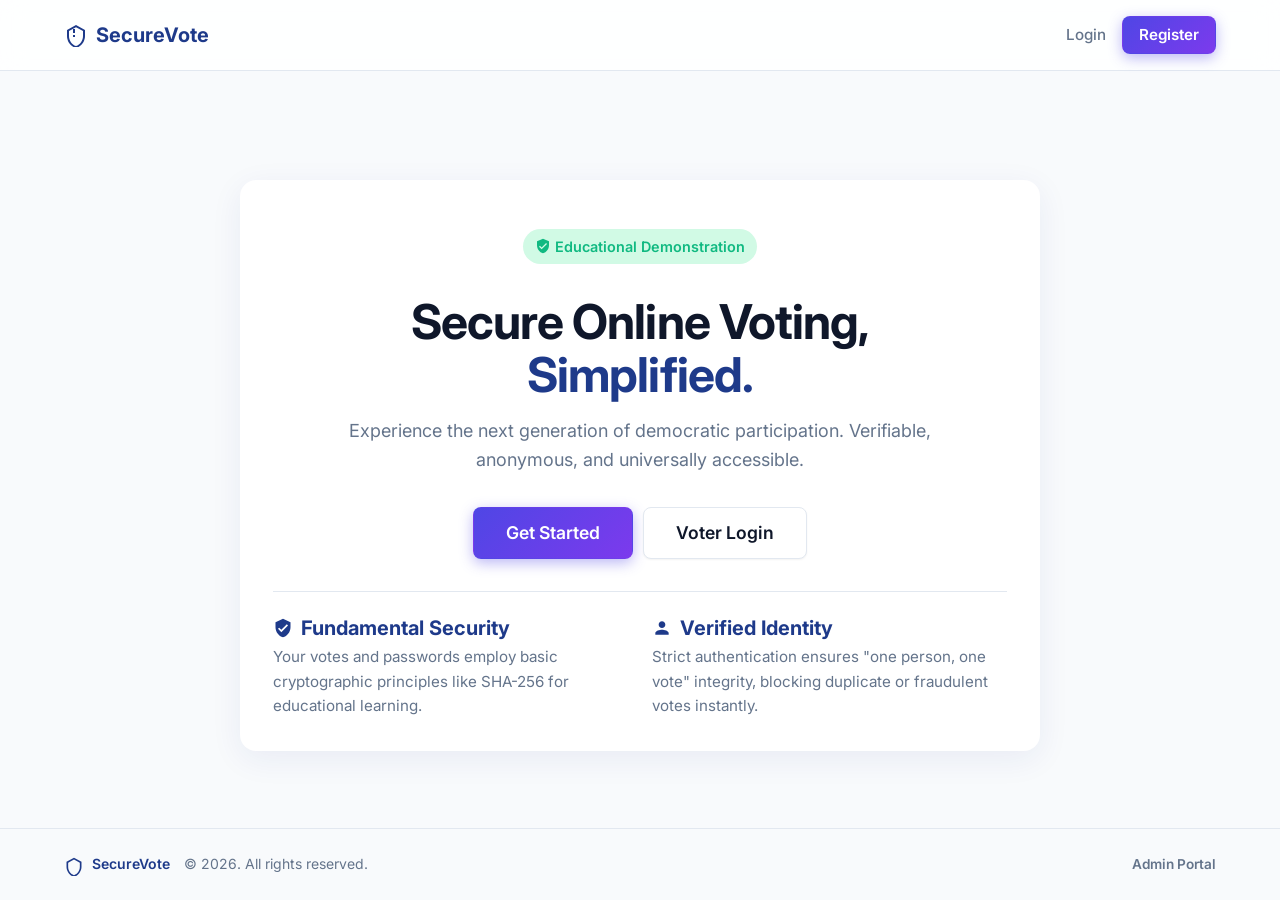
==== frontend/index.html @ 5bcfd354 "feat: build core user frontend interfaces" ====
<!DOCTYPE html>
<html lang="en">
<head>
    <meta charset="UTF-8">
    <meta name="viewport" content="width=device-width, initial-scale=1.0">
    <title>SecureVote - Secure Voting</title>
    <link rel="stylesheet" href="styles.css">
</head>
<body class="fade-in">
    <nav class="navbar">
        <div class="container">
            <a href="index.html" class="navbar-brand">
                <svg viewBox="0 0 24 24"><path d="M12 2L3 7v6c0 5.55 3.84 10.74 9 12 5.16-1.26 9-6.45 9-12V7l-9-5zm0 2.18l7 3.89v4.93c0 4.54-2.77 8.79-7 10.05-4.23-1.26-7-5.51-7-10.05V8.07l7-3.89zM11 14H9v-2h2v2zm0-4H9V6h2v4z" fill="currentColor"/></svg>
                SecureVote
            </a>
            <div class="navbar-nav">
                <a href="login.html" class="nav-link">Login</a>
                <a href="register.html" class="btn btn-primary" style="padding: 0.4rem 1rem">Register</a>
            </div>
        </div>
    </nav>

    <main class="main-content container">
        <div class="card" style="max-width: 800px; text-align: center; margin-top: var(--spacing-8);">
            <div style="margin-bottom: var(--spacing-4);">
                <span class="trust-badge" style="font-size: 0.9rem; padding: 6px 12px; margin-bottom: var(--spacing-4); display: inline-flex;">
                    <svg style="width:16px; height:16px;" viewBox="0 0 24 24"><path d="M12 1L3 5v6c0 5.55 3.84 10.74 9 12 5.16-1.26 9-6.45 9-12V5l-9-4zm-2 16l-4-4 1.41-1.41L10 14.17l6.59-6.59L18 9l-8 8z" fill="currentColor"/></svg>
                    Educational Demonstration
                </span>
            </div>
            <h1 style="font-size: 3rem; margin-bottom: var(--spacing-4); line-height: 1.1;">Secure Online Voting, <br><span style="color: var(--color-primary);">Simplified.</span></h1>
            <p class="subtitle" style="font-size: 1.125rem; max-width: 600px; margin: 0 auto var(--spacing-8) auto;">
                Experience the next generation of democratic participation. Verifiable, anonymous, and universally accessible.
            </p>
            
            <div class="actions" style="margin-top: 0; display:flex; justify-content:center; gap: 10px; flex-wrap:wrap;">
                <a href="register.html" class="btn btn-primary" style="font-size: 1.1rem; padding: 0.75rem 2rem;">Get Started</a>
                <a href="login.html" class="btn btn-secondary" style="font-size: 1.1rem; padding: 0.75rem 2rem;">Voter Login</a>
            </div>
            
            <div style="margin-top: var(--spacing-8); padding-top: var(--spacing-6); border-top: 1px solid var(--color-border); text-align: left;" class="grid-2">
                <div>
                    <h3 style="color: var(--color-primary); display: flex; align-items: center; gap: 8px;">
                        <svg style="width: 20px;" viewBox="0 0 24 24" fill="currentColor"><path d="M12 1L3 5v6c0 5.55 3.84 10.74 9 12 5.16-1.26 9-6.45 9-12V5l-9-4zm-2 16l-4-4 1.41-1.41L10 14.17l6.59-6.59L18 9l-8 8z"/></svg>
                        Fundamental Security
                    </h3>
                    <p style="color: var(--color-text-muted); font-size: 0.95rem; margin-top:5px;">Your votes and passwords employ basic cryptographic principles like SHA-256 for educational learning.</p>
                </div>
                <div>
                    <h3 style="color: var(--color-primary); display: flex; align-items: center; gap: 8px;">
                        <svg style="width: 20px;" viewBox="0 0 24 24" fill="currentColor"><path d="M12 12c2.21 0 4-1.79 4-4s-1.79-4-4-4-4 1.79-4 4 1.79 4 4 4zm0 2c-2.67 0-8 1.34-8 4v2h16v-2c0-2.66-5.33-4-8-4z"/></svg>
                        Verified Identity
                    </h3>
                    <p style="color: var(--color-text-muted); font-size: 0.95rem; margin-top:5px;">Strict authentication ensures "one person, one vote" integrity, blocking duplicate or fraudulent votes instantly.</p>
                </div>
            </div>
        </div>
    </main>

    <footer>
        <div class="container">
            <div>
                <svg viewBox="0 0 24 24" style="width: 20px; height: 20px; fill: var(--color-primary); vertical-align: middle;"><path d="M12 2L3 7v6c0 5.55 3.84 10.74 9 12 5.16-1.26 9-6.45 9-12V7l-9-5zm0 2.18l7 3.89v4.93c0 4.54-2.77 8.79-7 10.05-4.23-1.26-7-5.51-7-10.05V8.07l7-3.89z"/></svg>
                <span style="font-weight: 600; color: var(--color-primary); margin-left: 4px;">SecureVote</span>
                <span style="margin-left: 10px;">&copy; 2026. All rights reserved.</span>
            </div>
            <div>
                <a href="admin-login.html" class="nav-link" style="font-size: 0.85rem; font-weight: 600;">Admin Portal</a>
            </div>
        </div>
    </footer>
</body>
</html>
---- frontend/styles.css ----
@import url('https://fonts.googleapis.com/css2?family=Inter:wght@300;400;500;600;700&display=swap');

:root {
    --color-primary: #1E3A8A; 
    --color-primary-light: #3B82F6;
    --color-primary-dark: #1E40AF;
    --color-secondary-start: #4F46E5; 
    --color-secondary-end: #7C3AED; 
    --color-background: #F8FAFC; 
    --color-surface-light: #FFFFFF;
    --color-surface: #FFFFFF;
    --color-text-main: #0F172A; 
    --color-text-muted: #64748B;
    --color-success: #10B981;
    --color-success-bg: #D1FAE5;
    --color-error: #EF4444;
    --color-error-bg: #FEE2E2;
    --color-border: #E2E8F0;

    --spacing-1: 0.25rem;
    --spacing-2: 0.5rem;
    --spacing-3: 0.75rem;
    --spacing-4: 1rem;
    --spacing-6: 1.5rem;
    --spacing-8: 2rem;
    --spacing-12: 3rem;

    --shadow-sm: 0 1px 2px 0 rgba(0, 0, 0, 0.05);
    --shadow-md: 0 4px 6px -1px rgba(0, 0, 0, 0.1), 0 2px 4px -1px rgba(0, 0, 0, 0.06);
    --shadow-lg: 0 10px 15px -3px rgba(0, 0, 0, 0.1), 0 4px 6px -2px rgba(0, 0, 0, 0.05);
    --shadow-glass: 0 8px 32px 0 rgba(31, 38, 135, 0.07);

    --radius-sm: 6px;
    --radius-md: 8px;
    --radius-lg: 12px;
    --radius-xl: 16px;

    --transition-fast: 150ms cubic-bezier(0.4, 0, 0.2, 1);
    --transition-normal: 250ms cubic-bezier(0.4, 0, 0.2, 1);
}

* {
    margin: 0;
    padding: 0;
    box-sizing: border-box;
    font-family: 'Inter', sans-serif;
}

body {
    background-color: var(--color-background);
    color: var(--color-text-main);
    line-height: 1.6;
    min-height: 100vh;
    display: flex;
    flex-direction: column;
    -webkit-font-smoothing: antialiased;
}

.container {
    max-width: 1200px;
    margin: 0 auto;
    padding: 0 var(--spacing-6);
    width: 100%;
}

.main-content {
    flex: 1;
    display: flex;
    flex-direction: column;
    align-items: center;
    justify-content: center;
    padding: var(--spacing-12) 0;
}

.navbar {
    background: rgba(255, 255, 255, 0.85);
    backdrop-filter: blur(12px);
    -webkit-backdrop-filter: blur(12px);
    border-bottom: 1px solid var(--color-border);
    position: sticky;
    top: 0;
    z-index: 50;
    width: 100%;
}

.navbar .container {
    display: flex;
    justify-content: space-between;
    align-items: center;
    height: 70px;
}

.navbar-brand {
    font-size: 1.25rem;
    font-weight: 700;
    color: var(--color-primary);
    text-decoration: none;
    display: flex;
    align-items: center;
    gap: var(--spacing-2);
}

.navbar-brand svg {
    width: 24px;
    height: 24px;
    fill: var(--color-primary);
}

.navbar-nav {
    display: flex;
    gap: var(--spacing-4);
    align-items: center;
}

.nav-link {
    color: var(--color-text-muted);
    font-size: 0.95rem;
    font-weight: 500;
    text-decoration: none;
    transition: color var(--transition-fast);
}

.nav-link:hover {
    color: var(--color-primary);
}

h1, h2, h3, h4, h5, h6 {
    color: var(--color-text-main);
    font-weight: 700;
    line-height: 1.2;
}

h1 { font-size: 2.25rem; letter-spacing: -0.02em; }
h2 { font-size: 1.5rem; letter-spacing: -0.01em; }
h3 { font-size: 1.25rem; }

.subtitle {
    font-size: 1rem;
    color: var(--color-text-muted);
    margin-top: var(--spacing-2);
}

.card {
    background-color: var(--color-surface);
    border-radius: var(--radius-xl);
    padding: var(--spacing-8);
    box-shadow: var(--shadow-glass);
    border: 1px solid rgba(255, 255, 255, 0.5);
    width: 100%;
}

.auth-card {
    max-width: 440px;
    width: 100%;
    margin: 0 auto;
    text-align: center;
}

.auth-header {
    margin-bottom: var(--spacing-8);
}

.auth-header h1 {
    font-size: 1.75rem;
    margin-bottom: var(--spacing-2);
}

.btn {
    display: inline-flex;
    align-items: center;
    justify-content: center;
    gap: var(--spacing-2);
    padding: 0.625rem 1.25rem;
    border-radius: var(--radius-md);
    font-weight: 600;
    font-size: 0.95rem;
    text-decoration: none;
    transition: all var(--transition-normal);
    border: transparent 1px solid;
    cursor: pointer;
    line-height: 1.5;
}

.btn-primary {
    background: linear-gradient(135deg, var(--color-secondary-start), var(--color-secondary-end));
    color: white;
    box-shadow: 0 4px 14px 0 rgba(79, 70, 229, 0.39);
}

.btn-primary:hover {
    transform: translateY(-1px);
    box-shadow: 0 6px 20px rgba(79, 70, 229, 0.23);
    opacity: 0.95;
}

.btn-secondary {
    background-color: white;
    color: var(--color-text-main);
    border-color: var(--color-border);
    box-shadow: var(--shadow-sm);
}

.btn-secondary:hover {
    background-color: var(--color-background);
    border-color: #cbd5e1;
}

.btn-admin {
    background-color: var(--color-text-main);
    color: white;
}

.btn-admin:hover {
    background-color: #1e293b;
    transform: translateY(-1px);
}

.btn-danger {
    background-color: var(--color-error);
    color: white;
}
.btn-danger:hover {
    background-color: #dc2626;
}

.btn-block {
    width: 100%;
}

.btn:disabled {
    opacity: 0.6;
    cursor: not-allowed;
    transform: none;
    box-shadow: none;
}

.form-group {
    margin-bottom: var(--spacing-4);
    text-align: left;
    position: relative;
}

.form-group label {
    display: block;
    margin-bottom: var(--spacing-1);
    color: var(--color-text-main);
    font-size: 0.875rem;
    font-weight: 500;
}

.form-control {
    width: 100%;
    padding: 0.75rem 1rem;
    border-radius: var(--radius-md);
    border: 1px solid var(--color-border);
    background-color: white;
    color: var(--color-text-main);
    font-size: 1rem;
    transition: border-color var(--transition-fast), box-shadow var(--transition-fast);
}

.form-control:focus {
    outline: none;
    border-color: var(--color-secondary-start);
    box-shadow: 0 0 0 3px rgba(79, 70, 229, 0.15);
}

.form-actions {
    margin-top: var(--spacing-6);
    display: flex;
    flex-direction: column;
    gap: var(--spacing-3);
}

.alert {
    padding: 1rem;
    border-radius: var(--radius-md);
    margin-bottom: var(--spacing-4);
    font-size: 0.875rem;
    font-weight: 500;
    display: flex;
    align-items: center;
    gap: var(--spacing-2);
}

.alert-error {
    background-color: var(--color-error-bg);
    color: var(--color-error);
    border: 1px solid #fecaca;
}

.alert-success {
    background-color: var(--color-success-bg);
    color: #059669;
    border: 1px solid #a7f3d0;
}

.loading {
    display: flex;
    align-items: center;
    justify-content: center;
    gap: var(--spacing-2);
    color: var(--color-text-muted);
    font-weight: 500;
    padding: var(--spacing-4);
}

.spinner {
    width: 20px;
    height: 20px;
    border: 2px solid var(--color-border);
    border-top-color: var(--color-secondary-start);
    border-radius: 50%;
    animation: spin 1s linear infinite;
}

@keyframes spin {
    to { transform: rotate(360deg); }
}

footer {
    padding: var(--spacing-6) 0;
    text-align: center;
    color: var(--color-text-muted);
    font-size: 0.875rem;
    margin-top: auto;
    border-top: 1px solid var(--color-border);
}

footer .container {
    display: flex;
    justify-content: space-between;
    align-items: center;
    flex-wrap: wrap;
    gap: var(--spacing-4);
}

.trust-badge {
    display: inline-flex;
    align-items: center;
    gap: var(--spacing-1);
    color: var(--color-success);
    font-size: 0.8rem;
    font-weight: 600;
    margin-top: var(--spacing-4);
    background: var(--color-success-bg);
    padding: 4px 10px;
    border-radius: 20px;
}

.fade-in {
    animation: fadeIn var(--transition-normal);
}

@keyframes fadeIn {
    from { opacity: 0; transform: translateY(10px); }
    to { opacity: 1; transform: translateY(0); }
}

.grid-2 { display: grid; grid-template-columns: repeat(2, 1fr); gap: var(--spacing-6); }
.grid-3 { display: grid; grid-template-columns: repeat(auto-fill, minmax(300px, 1fr)); gap: var(--spacing-6); }

@media (max-width: 768px) {
    .container { padding: 0 var(--spacing-4); }
    .card { padding: var(--spacing-6); }
    .grid-2 { grid-template-columns: 1fr; }
    footer .container { flex-direction: column; text-align: center; justify-content: center; }
}
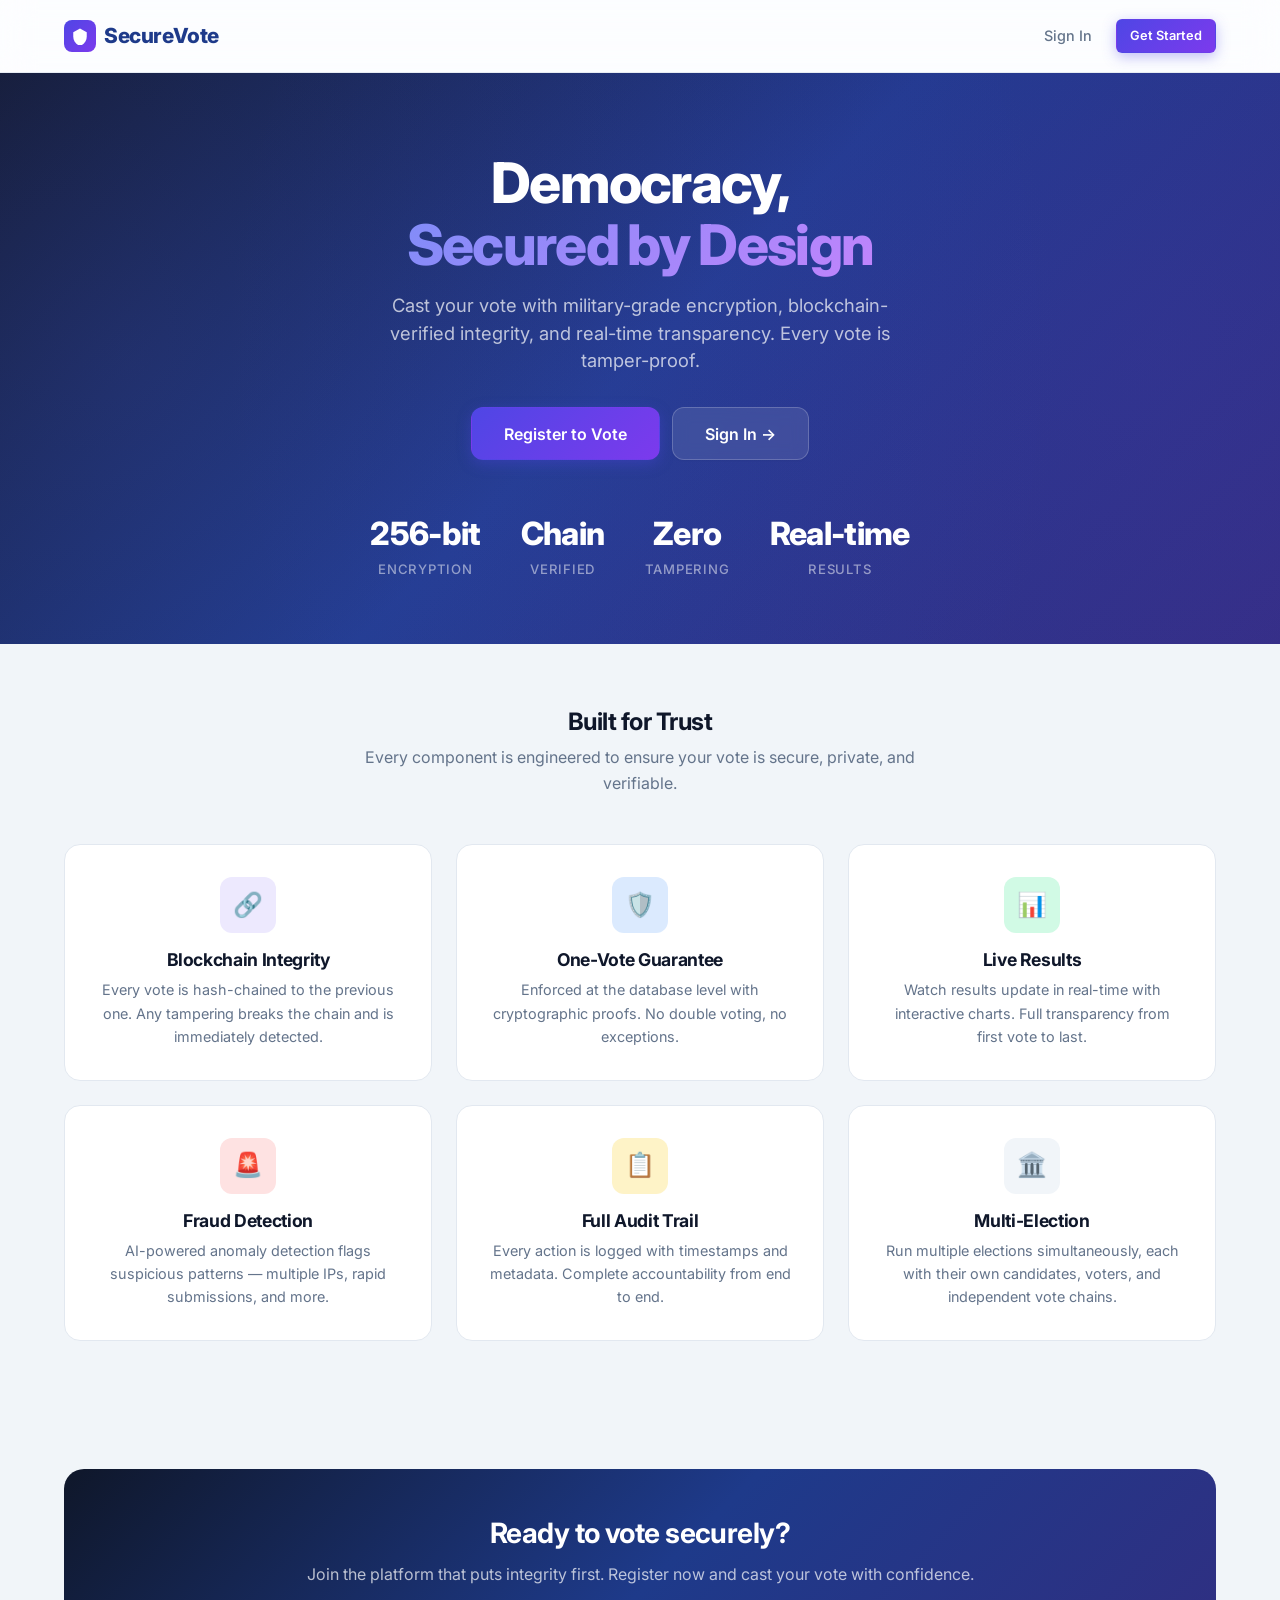
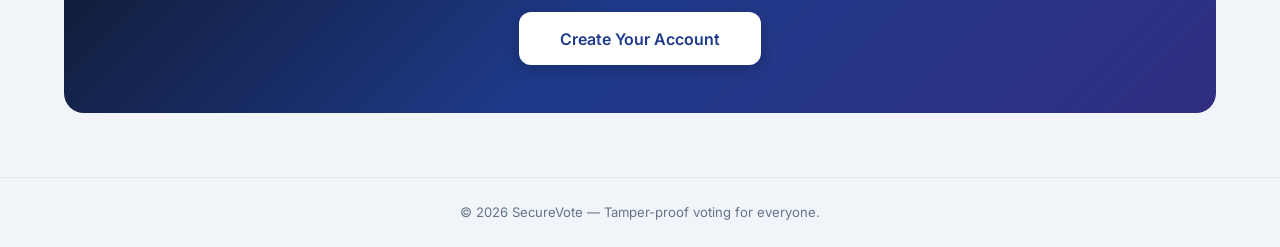
==== commit acabb2f9: "feat: redesign frontend with modern UI and design system" ====
--- a/frontend/index.html
+++ b/frontend/index.html
@@ -3,71 +3,297 @@
 <head>
     <meta charset="UTF-8">
     <meta name="viewport" content="width=device-width, initial-scale=1.0">
-    <title>SecureVote - Secure Voting</title>
+    <title>SecureVote — Secure Online Voting Platform</title>
+    <meta name="description" content="A tamper-resistant, blockchain-secured online voting platform. Cast your vote with confidence.">
     <link rel="stylesheet" href="styles.css">
+    <style>
+        .hero {
+            background: var(--gradient-hero);
+            color: white;
+            padding: var(--spacing-20) 0 var(--spacing-16);
+            text-align: center;
+            position: relative;
+            overflow: hidden;
+        }
+        .hero::before {
+            content: '';
+            position: absolute;
+            top: -50%;
+            left: -50%;
+            width: 200%;
+            height: 200%;
+            background: radial-gradient(circle at 30% 50%, rgba(99, 102, 241, 0.15) 0%, transparent 50%),
+                        radial-gradient(circle at 70% 50%, rgba(124, 58, 237, 0.1) 0%, transparent 50%);
+            animation: heroGlow 8s ease-in-out infinite alternate;
+        }
+        @keyframes heroGlow {
+            0% { transform: translate(0, 0); }
+            100% { transform: translate(-3%, 3%); }
+        }
+        .hero .container { position: relative; z-index: 1; }
+        .hero h1 {
+            font-size: 3.5rem;
+            font-weight: 800;
+            color: white;
+            margin-bottom: var(--spacing-4);
+            letter-spacing: -0.03em;
+            line-height: 1.1;
+        }
+        .hero h1 span {
+            background: linear-gradient(135deg, #818CF8, #C084FC);
+            -webkit-background-clip: text;
+            -webkit-text-fill-color: transparent;
+            background-clip: text;
+        }
+        .hero .subtitle {
+            color: rgba(255,255,255,0.7);
+            font-size: 1.15rem;
+            max-width: 560px;
+            margin: 0 auto var(--spacing-8);
+        }
+        .hero-actions {
+            display: flex;
+            gap: var(--spacing-3);
+            justify-content: center;
+            flex-wrap: wrap;
+        }
+        .hero-actions .btn {
+            padding: 0.85rem 2rem;
+            font-size: 1rem;
+            border-radius: var(--radius-lg);
+        }
+        .hero-actions .btn-secondary {
+            background: rgba(255,255,255,0.1);
+            color: white;
+            border-color: rgba(255,255,255,0.2);
+            backdrop-filter: blur(8px);
+        }
+        .hero-actions .btn-secondary:hover {
+            background: rgba(255,255,255,0.18);
+        }
+        .hero-stats {
+            display: flex;
+            justify-content: center;
+            gap: var(--spacing-10);
+            margin-top: var(--spacing-12);
+            flex-wrap: wrap;
+        }
+        .hero-stat {
+            text-align: center;
+        }
+        .hero-stat .stat-val {
+            font-size: 2rem;
+            font-weight: 800;
+            color: white;
+            letter-spacing: -0.02em;
+        }
+        .hero-stat .stat-lbl {
+            font-size: 0.82rem;
+            color: rgba(255,255,255,0.5);
+            font-weight: 500;
+            text-transform: uppercase;
+            letter-spacing: 0.06em;
+        }
+
+        .features {
+            padding: var(--spacing-16) 0;
+        }
+        .features-header {
+            text-align: center;
+            margin-bottom: var(--spacing-12);
+        }
+        .features-header p {
+            color: var(--color-text-muted);
+            max-width: 560px;
+            margin: var(--spacing-2) auto 0;
+        }
+        .feature-card {
+            background: var(--color-surface);
+            border: 1px solid var(--color-border);
+            border-radius: var(--radius-xl);
+            padding: var(--spacing-8);
+            text-align: center;
+            transition: all var(--transition-normal);
+        }
+        .feature-card:hover {
+            transform: translateY(-4px);
+            box-shadow: var(--shadow-lg);
+            border-color: rgba(99, 102, 241, 0.2);
+        }
+        .feature-icon {
+            width: 56px;
+            height: 56px;
+            border-radius: var(--radius-lg);
+            display: flex;
+            align-items: center;
+            justify-content: center;
+            margin: 0 auto var(--spacing-4);
+            font-size: 1.5rem;
+        }
+        .feature-card h3 {
+            margin-bottom: var(--spacing-2);
+            font-size: 1.1rem;
+        }
+        .feature-card p {
+            color: var(--color-text-muted);
+            font-size: 0.9rem;
+        }
+
+        .cta-section {
+            padding: var(--spacing-16) 0;
+            text-align: center;
+        }
+        .cta-card {
+            background: var(--gradient-hero);
+            color: white;
+            border-radius: var(--radius-2xl);
+            padding: var(--spacing-12) var(--spacing-8);
+            position: relative;
+            overflow: hidden;
+        }
+        .cta-card h2 {
+            color: white;
+            font-size: 1.75rem;
+            margin-bottom: var(--spacing-3);
+        }
+        .cta-card p {
+            color: rgba(255,255,255,0.7);
+            margin-bottom: var(--spacing-6);
+        }
+        .cta-card .btn-primary {
+            background: white;
+            color: var(--color-primary);
+            box-shadow: 0 4px 14px rgba(0,0,0,0.2);
+        }
+
+        @media (max-width: 768px) {
+            .hero h1 { font-size: 2.25rem; }
+            .hero-stats { gap: var(--spacing-6); }
+        }
+    </style>
 </head>
-<body class="fade-in">
+<body>
     <nav class="navbar">
         <div class="container">
             <a href="index.html" class="navbar-brand">
-                <svg viewBox="0 0 24 24"><path d="M12 2L3 7v6c0 5.55 3.84 10.74 9 12 5.16-1.26 9-6.45 9-12V7l-9-5zm0 2.18l7 3.89v4.93c0 4.54-2.77 8.79-7 10.05-4.23-1.26-7-5.51-7-10.05V8.07l7-3.89zM11 14H9v-2h2v2zm0-4H9V6h2v4z" fill="currentColor"/></svg>
+                <div class="brand-icon">
+                    <svg viewBox="0 0 24 24"><path d="M12 2L3 7v6c0 5.55 3.84 10.74 9 12 5.16-1.26 9-6.45 9-12V7l-9-5z"/></svg>
+                </div>
                 SecureVote
             </a>
-            <div class="navbar-nav">
-                <a href="login.html" class="nav-link">Login</a>
-                <a href="register.html" class="btn btn-primary" style="padding: 0.4rem 1rem">Register</a>
+            <div class="navbar-nav" id="nav-links">
+                <a href="login.html" class="nav-link">Sign In</a>
+                <a href="register.html" class="btn btn-primary btn-sm">Get Started</a>
             </div>
         </div>
     </nav>
 
-    <main class="main-content container">
-        <div class="card" style="max-width: 800px; text-align: center; margin-top: var(--spacing-8);">
-            <div style="margin-bottom: var(--spacing-4);">
-                <span class="trust-badge" style="font-size: 0.9rem; padding: 6px 12px; margin-bottom: var(--spacing-4); display: inline-flex;">
-                    <svg style="width:16px; height:16px;" viewBox="0 0 24 24"><path d="M12 1L3 5v6c0 5.55 3.84 10.74 9 12 5.16-1.26 9-6.45 9-12V5l-9-4zm-2 16l-4-4 1.41-1.41L10 14.17l6.59-6.59L18 9l-8 8z" fill="currentColor"/></svg>
-                    Educational Demonstration
-                </span>
-            </div>
-            <h1 style="font-size: 3rem; margin-bottom: var(--spacing-4); line-height: 1.1;">Secure Online Voting, <br><span style="color: var(--color-primary);">Simplified.</span></h1>
-            <p class="subtitle" style="font-size: 1.125rem; max-width: 600px; margin: 0 auto var(--spacing-8) auto;">
-                Experience the next generation of democratic participation. Verifiable, anonymous, and universally accessible.
+    <section class="hero">
+        <div class="container">
+            <h1 class="fade-in">Democracy,<br><span>Secured by Design</span></h1>
+            <p class="subtitle fade-in stagger-1">
+                Cast your vote with military-grade encryption, blockchain-verified integrity, and real-time transparency. Every vote is tamper-proof.
             </p>
-            
-            <div class="actions" style="margin-top: 0; display:flex; justify-content:center; gap: 10px; flex-wrap:wrap;">
-                <a href="register.html" class="btn btn-primary" style="font-size: 1.1rem; padding: 0.75rem 2rem;">Get Started</a>
-                <a href="login.html" class="btn btn-secondary" style="font-size: 1.1rem; padding: 0.75rem 2rem;">Voter Login</a>
-            </div>
-            
-            <div style="margin-top: var(--spacing-8); padding-top: var(--spacing-6); border-top: 1px solid var(--color-border); text-align: left;" class="grid-2">
-                <div>
-                    <h3 style="color: var(--color-primary); display: flex; align-items: center; gap: 8px;">
-                        <svg style="width: 20px;" viewBox="0 0 24 24" fill="currentColor"><path d="M12 1L3 5v6c0 5.55 3.84 10.74 9 12 5.16-1.26 9-6.45 9-12V5l-9-4zm-2 16l-4-4 1.41-1.41L10 14.17l6.59-6.59L18 9l-8 8z"/></svg>
-                        Fundamental Security
-                    </h3>
-                    <p style="color: var(--color-text-muted); font-size: 0.95rem; margin-top:5px;">Your votes and passwords employ basic cryptographic principles like SHA-256 for educational learning.</p>
-                </div>
-                <div>
-                    <h3 style="color: var(--color-primary); display: flex; align-items: center; gap: 8px;">
-                        <svg style="width: 20px;" viewBox="0 0 24 24" fill="currentColor"><path d="M12 12c2.21 0 4-1.79 4-4s-1.79-4-4-4-4 1.79-4 4 1.79 4 4 4zm0 2c-2.67 0-8 1.34-8 4v2h16v-2c0-2.66-5.33-4-8-4z"/></svg>
-                        Verified Identity
-                    </h3>
-                    <p style="color: var(--color-text-muted); font-size: 0.95rem; margin-top:5px;">Strict authentication ensures "one person, one vote" integrity, blocking duplicate or fraudulent votes instantly.</p>
-                </div>
-            </div>
-        </div>
-    </main>
+            <div class="hero-actions fade-in stagger-2">
+                <a href="register.html" class="btn btn-primary">Register to Vote</a>
+                <a href="login.html" class="btn btn-secondary">Sign In →</a>
+            </div>
+            <div class="hero-stats fade-in stagger-3">
+                <div class="hero-stat">
+                    <div class="stat-val">256-bit</div>
+                    <div class="stat-lbl">Encryption</div>
+                </div>
+                <div class="hero-stat">
+                    <div class="stat-val">Chain</div>
+                    <div class="stat-lbl">Verified</div>
+                </div>
+                <div class="hero-stat">
+                    <div class="stat-val">Zero</div>
+                    <div class="stat-lbl">Tampering</div>
+                </div>
+                <div class="hero-stat">
+                    <div class="stat-val">Real-time</div>
+                    <div class="stat-lbl">Results</div>
+                </div>
+            </div>
+        </div>
+    </section>
+
+    <section class="features">
+        <div class="container">
+            <div class="features-header">
+                <h2>Built for Trust</h2>
+                <p>Every component is engineered to ensure your vote is secure, private, and verifiable.</p>
+            </div>
+            <div class="grid-3">
+                <div class="feature-card fade-in">
+                    <div class="feature-icon" style="background: #EDE9FE;">🔗</div>
+                    <h3>Blockchain Integrity</h3>
+                    <p>Every vote is hash-chained to the previous one. Any tampering breaks the chain and is immediately detected.</p>
+                </div>
+                <div class="feature-card fade-in stagger-1">
+                    <div class="feature-icon" style="background: #DBEAFE;">🛡️</div>
+                    <h3>One-Vote Guarantee</h3>
+                    <p>Enforced at the database level with cryptographic proofs. No double voting, no exceptions.</p>
+                </div>
+                <div class="feature-card fade-in stagger-2">
+                    <div class="feature-icon" style="background: #D1FAE5;">📊</div>
+                    <h3>Live Results</h3>
+                    <p>Watch results update in real-time with interactive charts. Full transparency from first vote to last.</p>
+                </div>
+                <div class="feature-card fade-in stagger-1">
+                    <div class="feature-icon" style="background: #FEE2E2;">🚨</div>
+                    <h3>Fraud Detection</h3>
+                    <p>AI-powered anomaly detection flags suspicious patterns — multiple IPs, rapid submissions, and more.</p>
+                </div>
+                <div class="feature-card fade-in stagger-2">
+                    <div class="feature-icon" style="background: #FEF3C7;">📋</div>
+                    <h3>Full Audit Trail</h3>
+                    <p>Every action is logged with timestamps and metadata. Complete accountability from end to end.</p>
+                </div>
+                <div class="feature-card fade-in stagger-3">
+                    <div class="feature-icon" style="background: #F1F5F9;">🏛️</div>
+                    <h3>Multi-Election</h3>
+                    <p>Run multiple elections simultaneously, each with their own candidates, voters, and independent vote chains.</p>
+                </div>
+            </div>
+        </div>
+    </section>
+
+    <section class="cta-section">
+        <div class="container">
+            <div class="cta-card">
+                <h2>Ready to vote securely?</h2>
+                <p>Join the platform that puts integrity first. Register now and cast your vote with confidence.</p>
+                <a href="register.html" class="btn btn-primary" style="padding: 0.85rem 2.5rem; font-size: 1rem; border-radius: 12px;">Create Your Account</a>
+            </div>
+        </div>
+    </section>
 
     <footer>
         <div class="container">
-            <div>
-                <svg viewBox="0 0 24 24" style="width: 20px; height: 20px; fill: var(--color-primary); vertical-align: middle;"><path d="M12 2L3 7v6c0 5.55 3.84 10.74 9 12 5.16-1.26 9-6.45 9-12V7l-9-5zm0 2.18l7 3.89v4.93c0 4.54-2.77 8.79-7 10.05-4.23-1.26-7-5.51-7-10.05V8.07l7-3.89z"/></svg>
-                <span style="font-weight: 600; color: var(--color-primary); margin-left: 4px;">SecureVote</span>
-                <span style="margin-left: 10px;">&copy; 2026. All rights reserved.</span>
-            </div>
-            <div>
-                <a href="admin-login.html" class="nav-link" style="font-size: 0.85rem; font-weight: 600;">Admin Portal</a>
-            </div>
+            <span>&copy; 2026 SecureVote — Tamper-proof voting for everyone.</span>
         </div>
     </footer>
+
+    <script src="components/auth.js"></script>
+    <script>
+        
+        if (Auth.isAuthenticated()) {
+            const user = Auth.getUser();
+            const navLinks = document.getElementById('nav-links');
+            if (user && user.role === 'admin') {
+                navLinks.innerHTML = `
+                    <a href="admin-dashboard.html" class="nav-link">Dashboard</a>
+                    <button onclick="Auth.logout()" class="btn btn-secondary btn-sm">Sign Out</button>
+                `;
+            } else {
+                navLinks.innerHTML = `
+                    <a href="dashboard.html" class="nav-link">Dashboard</a>
+                    <button onclick="Auth.logout()" class="btn btn-secondary btn-sm">Sign Out</button>
+                `;
+            }
+        }
+    </script>
 </body>
 </html>
--- a/frontend/styles.css
+++ b/frontend/styles.css
@@ -1,60 +1,80 @@
-@import url('https://fonts.googleapis.com/css2?family=Inter:wght@300;400;500;600;700&display=swap');
+@import url('https://fonts.googleapis.com/css2?family=Inter:wght@300;400;500;600;700;800&display=swap');
+
+
 
 :root {
-    --color-primary: #1E3A8A; 
+    --color-primary: #1E3A8A;
     --color-primary-light: #3B82F6;
     --color-primary-dark: #1E40AF;
-    --color-secondary-start: #4F46E5; 
-    --color-secondary-end: #7C3AED; 
-    --color-background: #F8FAFC; 
-    --color-surface-light: #FFFFFF;
+    --color-secondary-start: #4F46E5;
+    --color-secondary-end: #7C3AED;
+    --color-accent: #6366F1;
+
+    --color-background: #F1F5F9;
     --color-surface: #FFFFFF;
-    --color-text-main: #0F172A; 
+    --color-surface-alt: #F8FAFC;
+
+    --color-text-main: #0F172A;
+    --color-text-secondary: #334155;
     --color-text-muted: #64748B;
+    --color-text-light: #94A3B8;
+
     --color-success: #10B981;
     --color-success-bg: #D1FAE5;
     --color-error: #EF4444;
     --color-error-bg: #FEE2E2;
+    --color-warning: #F59E0B;
+    --color-warning-bg: #FEF3C7;
+    --color-info: #3B82F6;
+    --color-info-bg: #DBEAFE;
+
     --color-border: #E2E8F0;
-
-    --spacing-1: 0.25rem;
-    --spacing-2: 0.5rem;
-    --spacing-3: 0.75rem;
-    --spacing-4: 1rem;
-    --spacing-6: 1.5rem;
-    --spacing-8: 2rem;
-    --spacing-12: 3rem;
-
-    --shadow-sm: 0 1px 2px 0 rgba(0, 0, 0, 0.05);
-    --shadow-md: 0 4px 6px -1px rgba(0, 0, 0, 0.1), 0 2px 4px -1px rgba(0, 0, 0, 0.06);
-    --shadow-lg: 0 10px 15px -3px rgba(0, 0, 0, 0.1), 0 4px 6px -2px rgba(0, 0, 0, 0.05);
-    --shadow-glass: 0 8px 32px 0 rgba(31, 38, 135, 0.07);
-
-    --radius-sm: 6px;
-    --radius-md: 8px;
-    --radius-lg: 12px;
-    --radius-xl: 16px;
+    --color-border-light: #F1F5F9;
+
+    --gradient-primary: linear-gradient(135deg, #4F46E5 0%, #7C3AED 100%);
+    --gradient-hero: linear-gradient(135deg, #0F172A 0%, #1E3A8A 50%, #312E81 100%);
+    --gradient-card: linear-gradient(135deg, rgba(79, 70, 229, 0.05) 0%, rgba(124, 58, 237, 0.05) 100%);
+
+    --spacing-1: 0.25rem; --spacing-2: 0.5rem; --spacing-3: 0.75rem;
+    --spacing-4: 1rem; --spacing-5: 1.25rem; --spacing-6: 1.5rem;
+    --spacing-8: 2rem; --spacing-10: 2.5rem; --spacing-12: 3rem;
+    --spacing-16: 4rem; --spacing-20: 5rem;
+
+    --shadow-xs: 0 1px 2px rgba(0,0,0,0.04);
+    --shadow-sm: 0 1px 3px rgba(0,0,0,0.06), 0 1px 2px rgba(0,0,0,0.04);
+    --shadow-md: 0 4px 6px -1px rgba(0,0,0,0.07), 0 2px 4px -2px rgba(0,0,0,0.05);
+    --shadow-lg: 0 10px 15px -3px rgba(0,0,0,0.08), 0 4px 6px -4px rgba(0,0,0,0.04);
+    --shadow-xl: 0 20px 25px -5px rgba(0,0,0,0.08), 0 8px 10px -6px rgba(0,0,0,0.04);
+    --shadow-glass: 0 8px 32px rgba(31, 38, 135, 0.06);
+    --shadow-glow: 0 0 40px rgba(79, 70, 229, 0.15);
+
+    --radius-sm: 6px; --radius-md: 8px; --radius-lg: 12px;
+    --radius-xl: 16px; --radius-2xl: 20px; --radius-full: 9999px;
 
     --transition-fast: 150ms cubic-bezier(0.4, 0, 0.2, 1);
     --transition-normal: 250ms cubic-bezier(0.4, 0, 0.2, 1);
-}
-
-* {
-    margin: 0;
-    padding: 0;
-    box-sizing: border-box;
-    font-family: 'Inter', sans-serif;
-}
+    --transition-smooth: 350ms cubic-bezier(0.4, 0, 0.2, 1);
+}
+
+
+*, *::before, *::after {
+    margin: 0; padding: 0; box-sizing: border-box;
+}
+
+html { scroll-behavior: smooth; }
 
 body {
-    background-color: var(--color-background);
+    font-family: 'Inter', -apple-system, BlinkMacSystemFont, sans-serif;
+    background: var(--color-background);
     color: var(--color-text-main);
     line-height: 1.6;
     min-height: 100vh;
     display: flex;
     flex-direction: column;
     -webkit-font-smoothing: antialiased;
-}
+    -moz-osx-font-smoothing: grayscale;
+}
+
 
 .container {
     max-width: 1200px;
@@ -72,14 +92,15 @@
     padding: var(--spacing-12) 0;
 }
 
+
 .navbar {
-    background: rgba(255, 255, 255, 0.85);
-    backdrop-filter: blur(12px);
-    -webkit-backdrop-filter: blur(12px);
-    border-bottom: 1px solid var(--color-border);
+    background: rgba(255, 255, 255, 0.82);
+    backdrop-filter: blur(16px) saturate(180%);
+    -webkit-backdrop-filter: blur(16px) saturate(180%);
+    border-bottom: 1px solid rgba(226, 232, 240, 0.8);
     position: sticky;
     top: 0;
-    z-index: 50;
+    z-index: 100;
     width: 100%;
 }
 
@@ -87,66 +108,84 @@
     display: flex;
     justify-content: space-between;
     align-items: center;
-    height: 70px;
+    height: 72px;
 }
 
 .navbar-brand {
-    font-size: 1.25rem;
-    font-weight: 700;
+    font-size: 1.3rem;
+    font-weight: 800;
     color: var(--color-primary);
     text-decoration: none;
     display: flex;
     align-items: center;
     gap: var(--spacing-2);
-}
-
-.navbar-brand svg {
-    width: 24px;
-    height: 24px;
-    fill: var(--color-primary);
+    letter-spacing: -0.02em;
+}
+
+.navbar-brand .brand-icon {
+    width: 32px; height: 32px;
+    background: var(--gradient-primary);
+    border-radius: var(--radius-md);
+    display: flex; align-items: center; justify-content: center;
+}
+
+.navbar-brand .brand-icon svg {
+    width: 18px; height: 18px; fill: white;
 }
 
 .navbar-nav {
     display: flex;
-    gap: var(--spacing-4);
+    gap: var(--spacing-3);
     align-items: center;
 }
 
 .nav-link {
     color: var(--color-text-muted);
-    font-size: 0.95rem;
+    font-size: 0.9rem;
     font-weight: 500;
     text-decoration: none;
-    transition: color var(--transition-fast);
+    padding: 0.4rem 0.8rem;
+    border-radius: var(--radius-md);
+    transition: all var(--transition-fast);
 }
 
 .nav-link:hover {
     color: var(--color-primary);
-}
+    background: rgba(79, 70, 229, 0.06);
+}
+
 
 h1, h2, h3, h4, h5, h6 {
     color: var(--color-text-main);
     font-weight: 700;
     line-height: 1.2;
-}
-
-h1 { font-size: 2.25rem; letter-spacing: -0.02em; }
-h2 { font-size: 1.5rem; letter-spacing: -0.01em; }
+    letter-spacing: -0.02em;
+}
+
+h1 { font-size: 2.5rem; font-weight: 800; }
+h2 { font-size: 1.5rem; }
 h3 { font-size: 1.25rem; }
 
 .subtitle {
     font-size: 1rem;
     color: var(--color-text-muted);
     margin-top: var(--spacing-2);
-}
+    line-height: 1.5;
+}
+
 
 .card {
-    background-color: var(--color-surface);
+    background: var(--color-surface);
     border-radius: var(--radius-xl);
     padding: var(--spacing-8);
-    box-shadow: var(--shadow-glass);
-    border: 1px solid rgba(255, 255, 255, 0.5);
-    width: 100%;
+    border: 1px solid var(--color-border);
+    box-shadow: var(--shadow-sm);
+    width: 100%;
+    transition: all var(--transition-normal);
+}
+
+.card:hover {
+    box-shadow: var(--shadow-md);
 }
 
 .auth-card {
@@ -154,6 +193,8 @@
     width: 100%;
     margin: 0 auto;
     text-align: center;
+    box-shadow: var(--shadow-xl);
+    border: 1px solid rgba(226, 232, 240, 0.6);
 }
 
 .auth-header {
@@ -165,77 +206,99 @@
     margin-bottom: var(--spacing-2);
 }
 
+
 .btn {
     display: inline-flex;
     align-items: center;
     justify-content: center;
     gap: var(--spacing-2);
-    padding: 0.625rem 1.25rem;
+    padding: 0.65rem 1.3rem;
     border-radius: var(--radius-md);
     font-weight: 600;
-    font-size: 0.95rem;
+    font-size: 0.9rem;
     text-decoration: none;
     transition: all var(--transition-normal);
-    border: transparent 1px solid;
+    border: 1px solid transparent;
     cursor: pointer;
     line-height: 1.5;
+    font-family: inherit;
+    position: relative;
+    overflow: hidden;
+}
+
+.btn::after {
+    content: '';
+    position: absolute;
+    inset: 0;
+    background: rgba(255,255,255,0);
+    transition: background var(--transition-fast);
+}
+
+.btn:hover::after {
+    background: rgba(255,255,255,0.1);
 }
 
 .btn-primary {
-    background: linear-gradient(135deg, var(--color-secondary-start), var(--color-secondary-end));
+    background: var(--gradient-primary);
     color: white;
-    box-shadow: 0 4px 14px 0 rgba(79, 70, 229, 0.39);
+    box-shadow: 0 4px 14px rgba(79, 70, 229, 0.35);
 }
 
 .btn-primary:hover {
     transform: translateY(-1px);
-    box-shadow: 0 6px 20px rgba(79, 70, 229, 0.23);
-    opacity: 0.95;
+    box-shadow: 0 6px 20px rgba(79, 70, 229, 0.4);
 }
 
 .btn-secondary {
-    background-color: white;
+    background: white;
     color: var(--color-text-main);
     border-color: var(--color-border);
-    box-shadow: var(--shadow-sm);
+    box-shadow: var(--shadow-xs);
 }
 
 .btn-secondary:hover {
-    background-color: var(--color-background);
+    background: var(--color-surface-alt);
     border-color: #cbd5e1;
-}
-
-.btn-admin {
-    background-color: var(--color-text-main);
+    transform: translateY(-1px);
+}
+
+.btn-danger {
+    background: var(--color-error);
     color: white;
 }
-
-.btn-admin:hover {
-    background-color: #1e293b;
+.btn-danger:hover {
+    background: #dc2626;
     transform: translateY(-1px);
 }
 
-.btn-danger {
-    background-color: var(--color-error);
-    color: white;
-}
-.btn-danger:hover {
-    background-color: #dc2626;
-}
-
-.btn-block {
-    width: 100%;
-}
+.btn-ghost {
+    background: transparent;
+    color: var(--color-text-muted);
+    border: none;
+}
+.btn-ghost:hover {
+    color: var(--color-text-main);
+    background: rgba(0,0,0,0.04);
+}
+
+.btn-sm {
+    padding: 0.4rem 0.8rem;
+    font-size: 0.8rem;
+    border-radius: var(--radius-sm);
+}
+
+.btn-block { width: 100%; }
 
 .btn:disabled {
-    opacity: 0.6;
+    opacity: 0.5;
     cursor: not-allowed;
-    transform: none;
-    box-shadow: none;
-}
+    transform: none !important;
+    box-shadow: none !important;
+}
+
 
 .form-group {
-    margin-bottom: var(--spacing-4);
+    margin-bottom: var(--spacing-5);
     text-align: left;
     position: relative;
 }
@@ -243,26 +306,32 @@
 .form-group label {
     display: block;
     margin-bottom: var(--spacing-1);
+    color: var(--color-text-secondary);
+    font-size: 0.85rem;
+    font-weight: 600;
+    letter-spacing: 0.01em;
+}
+
+.form-control {
+    width: 100%;
+    padding: 0.7rem 1rem;
+    border-radius: var(--radius-md);
+    border: 1.5px solid var(--color-border);
+    background: var(--color-surface);
     color: var(--color-text-main);
-    font-size: 0.875rem;
-    font-weight: 500;
-}
-
-.form-control {
-    width: 100%;
-    padding: 0.75rem 1rem;
-    border-radius: var(--radius-md);
-    border: 1px solid var(--color-border);
-    background-color: white;
-    color: var(--color-text-main);
-    font-size: 1rem;
-    transition: border-color var(--transition-fast), box-shadow var(--transition-fast);
+    font-size: 0.95rem;
+    font-family: inherit;
+    transition: all var(--transition-fast);
 }
 
 .form-control:focus {
     outline: none;
-    border-color: var(--color-secondary-start);
-    box-shadow: 0 0 0 3px rgba(79, 70, 229, 0.15);
+    border-color: var(--color-accent);
+    box-shadow: 0 0 0 3px rgba(99, 102, 241, 0.12);
+}
+
+.form-control::placeholder {
+    color: var(--color-text-light);
 }
 
 .form-actions {
@@ -272,8 +341,15 @@
     gap: var(--spacing-3);
 }
 
+.form-row {
+    display: grid;
+    grid-template-columns: repeat(auto-fit, minmax(200px, 1fr));
+    gap: var(--spacing-4);
+}
+
+
 .alert {
-    padding: 1rem;
+    padding: 0.85rem 1rem;
     border-radius: var(--radius-md);
     margin-bottom: var(--spacing-4);
     font-size: 0.875rem;
@@ -283,17 +359,11 @@
     gap: var(--spacing-2);
 }
 
-.alert-error {
-    background-color: var(--color-error-bg);
-    color: var(--color-error);
-    border: 1px solid #fecaca;
-}
-
-.alert-success {
-    background-color: var(--color-success-bg);
-    color: #059669;
-    border: 1px solid #a7f3d0;
-}
+.alert-error { background: var(--color-error-bg); color: #B91C1C; border: 1px solid #fca5a5; }
+.alert-success { background: var(--color-success-bg); color: #065F46; border: 1px solid #6ee7b7; }
+.alert-warning { background: var(--color-warning-bg); color: #92400E; border: 1px solid #fcd34d; }
+.alert-info { background: var(--color-info-bg); color: #1E40AF; border: 1px solid #93c5fd; }
+
 
 .loading {
     display: flex;
@@ -302,67 +372,239 @@
     gap: var(--spacing-2);
     color: var(--color-text-muted);
     font-weight: 500;
+    padding: var(--spacing-8);
+}
+
+.spinner {
+    width: 22px; height: 22px;
+    border: 2.5px solid var(--color-border);
+    border-top-color: var(--color-accent);
+    border-radius: 50%;
+    animation: spin 0.8s linear infinite;
+}
+
+@keyframes spin { to { transform: rotate(360deg); } }
+
+
+.trust-badge {
+    display: inline-flex;
+    align-items: center;
+    gap: 6px;
+    color: var(--color-success);
+    font-size: 0.78rem;
+    font-weight: 600;
+    margin-top: var(--spacing-4);
+    background: var(--color-success-bg);
+    padding: 5px 12px;
+    border-radius: var(--radius-full);
+    letter-spacing: 0.01em;
+}
+
+
+.badge {
+    display: inline-flex;
+    align-items: center;
+    padding: 3px 10px;
+    border-radius: var(--radius-full);
+    font-size: 0.72rem;
+    font-weight: 700;
+    text-transform: uppercase;
+    letter-spacing: 0.04em;
+}
+
+.badge-success { background: var(--color-success-bg); color: #065F46; }
+.badge-error { background: var(--color-error-bg); color: #991B1B; }
+.badge-warning { background: var(--color-warning-bg); color: #92400E; }
+.badge-info { background: var(--color-info-bg); color: #1E40AF; }
+.badge-neutral { background: #F1F5F9; color: #475569; }
+
+
+.table-container {
+    overflow-x: auto;
+    border-radius: var(--radius-lg);
+    border: 1px solid var(--color-border);
+    margin-top: var(--spacing-4);
+}
+
+table {
+    width: 100%;
+    border-collapse: collapse;
+    font-size: 0.875rem;
+}
+
+thead th {
+    background: var(--color-surface-alt);
+    color: var(--color-text-muted);
+    font-weight: 600;
+    font-size: 0.78rem;
+    text-transform: uppercase;
+    letter-spacing: 0.05em;
+    padding: 0.75rem 1rem;
+    text-align: left;
+    border-bottom: 1px solid var(--color-border);
+    white-space: nowrap;
+}
+
+tbody td {
+    padding: 0.7rem 1rem;
+    border-bottom: 1px solid var(--color-border-light);
+    color: var(--color-text-secondary);
+}
+
+tbody tr:last-child td { border-bottom: none; }
+
+tbody tr:hover {
+    background: rgba(99, 102, 241, 0.02);
+}
+
+
+.stat-card {
+    background: var(--color-surface);
+    border: 1px solid var(--color-border);
+    border-radius: var(--radius-lg);
+    padding: var(--spacing-5) var(--spacing-6);
+    transition: all var(--transition-normal);
+}
+
+.stat-card:hover {
+    box-shadow: var(--shadow-md);
+    transform: translateY(-2px);
+}
+
+.stat-card .stat-icon {
+    width: 44px; height: 44px;
+    border-radius: var(--radius-md);
+    display: flex; align-items: center; justify-content: center;
+    margin-bottom: var(--spacing-3);
+}
+
+.stat-card .stat-value {
+    font-size: 2rem;
+    font-weight: 800;
+    color: var(--color-text-main);
+    line-height: 1;
+    margin-bottom: var(--spacing-1);
+    letter-spacing: -0.03em;
+}
+
+.stat-card .stat-label {
+    font-size: 0.82rem;
+    color: var(--color-text-muted);
+    font-weight: 500;
+    text-transform: uppercase;
+    letter-spacing: 0.04em;
+}
+
+
+.empty-state {
+    text-align: center;
+    padding: var(--spacing-12) var(--spacing-8);
+    color: var(--color-text-muted);
+}
+
+.empty-state svg {
+    width: 56px; height: 56px;
+    margin-bottom: var(--spacing-4);
+    opacity: 0.3;
+}
+
+.empty-state h3 {
+    color: var(--color-text-secondary);
+    margin-bottom: var(--spacing-2);
+}
+
+
+.modal-backdrop {
+    position: fixed;
+    inset: 0;
+    background: rgba(15, 23, 42, 0.5);
+    backdrop-filter: blur(6px);
+    display: none;
+    align-items: center;
+    justify-content: center;
+    z-index: 200;
     padding: var(--spacing-4);
 }
 
-.spinner {
-    width: 20px;
-    height: 20px;
-    border: 2px solid var(--color-border);
-    border-top-color: var(--color-secondary-start);
-    border-radius: 50%;
-    animation: spin 1s linear infinite;
-}
-
-@keyframes spin {
-    to { transform: rotate(360deg); }
-}
+.modal-backdrop.active {
+    display: flex;
+}
+
+.modal-content {
+    background: var(--color-surface);
+    padding: var(--spacing-8);
+    border-radius: var(--radius-2xl);
+    max-width: 480px;
+    width: 100%;
+    box-shadow: var(--shadow-xl);
+    text-align: center;
+    animation: modalIn 0.3s cubic-bezier(0.21, 1.02, 0.73, 1) forwards;
+}
+
+@keyframes modalIn {
+    from { opacity: 0; transform: scale(0.95) translateY(10px); }
+    to { opacity: 1; transform: scale(1) translateY(0); }
+}
+
+
+.chart-container {
+    position: relative;
+    width: 100%;
+    max-width: 600px;
+    margin: var(--spacing-4) auto;
+}
+
 
 footer {
     padding: var(--spacing-6) 0;
     text-align: center;
     color: var(--color-text-muted);
-    font-size: 0.875rem;
+    font-size: 0.82rem;
     margin-top: auto;
     border-top: 1px solid var(--color-border);
 }
 
 footer .container {
     display: flex;
-    justify-content: space-between;
-    align-items: center;
-    flex-wrap: wrap;
+    justify-content: center;
+    align-items: center;
     gap: var(--spacing-4);
 }
 
-.trust-badge {
-    display: inline-flex;
-    align-items: center;
-    gap: var(--spacing-1);
-    color: var(--color-success);
-    font-size: 0.8rem;
-    font-weight: 600;
-    margin-top: var(--spacing-4);
-    background: var(--color-success-bg);
-    padding: 4px 10px;
-    border-radius: 20px;
-}
 
 .fade-in {
-    animation: fadeIn var(--transition-normal);
+    animation: fadeIn 0.4s ease-out;
 }
 
 @keyframes fadeIn {
-    from { opacity: 0; transform: translateY(10px); }
+    from { opacity: 0; transform: translateY(12px); }
     to { opacity: 1; transform: translateY(0); }
 }
 
+.stagger-1 { animation-delay: 0.05s; }
+.stagger-2 { animation-delay: 0.1s; }
+.stagger-3 { animation-delay: 0.15s; }
+.stagger-4 { animation-delay: 0.2s; }
+
 .grid-2 { display: grid; grid-template-columns: repeat(2, 1fr); gap: var(--spacing-6); }
-.grid-3 { display: grid; grid-template-columns: repeat(auto-fill, minmax(300px, 1fr)); gap: var(--spacing-6); }
+.grid-3 { display: grid; grid-template-columns: repeat(3, 1fr); gap: var(--spacing-6); }
+.grid-4 { display: grid; grid-template-columns: repeat(4, 1fr); gap: var(--spacing-5); }
+
+@media (max-width: 1024px) {
+    .grid-4 { grid-template-columns: repeat(2, 1fr); }
+}
 
 @media (max-width: 768px) {
     .container { padding: 0 var(--spacing-4); }
     .card { padding: var(--spacing-6); }
-    .grid-2 { grid-template-columns: 1fr; }
-    footer .container { flex-direction: column; text-align: center; justify-content: center; }
-}
+    h1 { font-size: 1.75rem; }
+    .grid-2, .grid-3 { grid-template-columns: 1fr; }
+    .grid-4 { grid-template-columns: 1fr; }
+    .auth-card { padding: var(--spacing-6); }
+    footer .container { flex-direction: column; }
+}
+
+::-webkit-scrollbar { width: 6px; height: 6px; }
+::-webkit-scrollbar-track { background: transparent; }
+::-webkit-scrollbar-thumb { background: #CBD5E1; border-radius: 3px; }
+::-webkit-scrollbar-thumb:hover { background: #94A3B8; }
